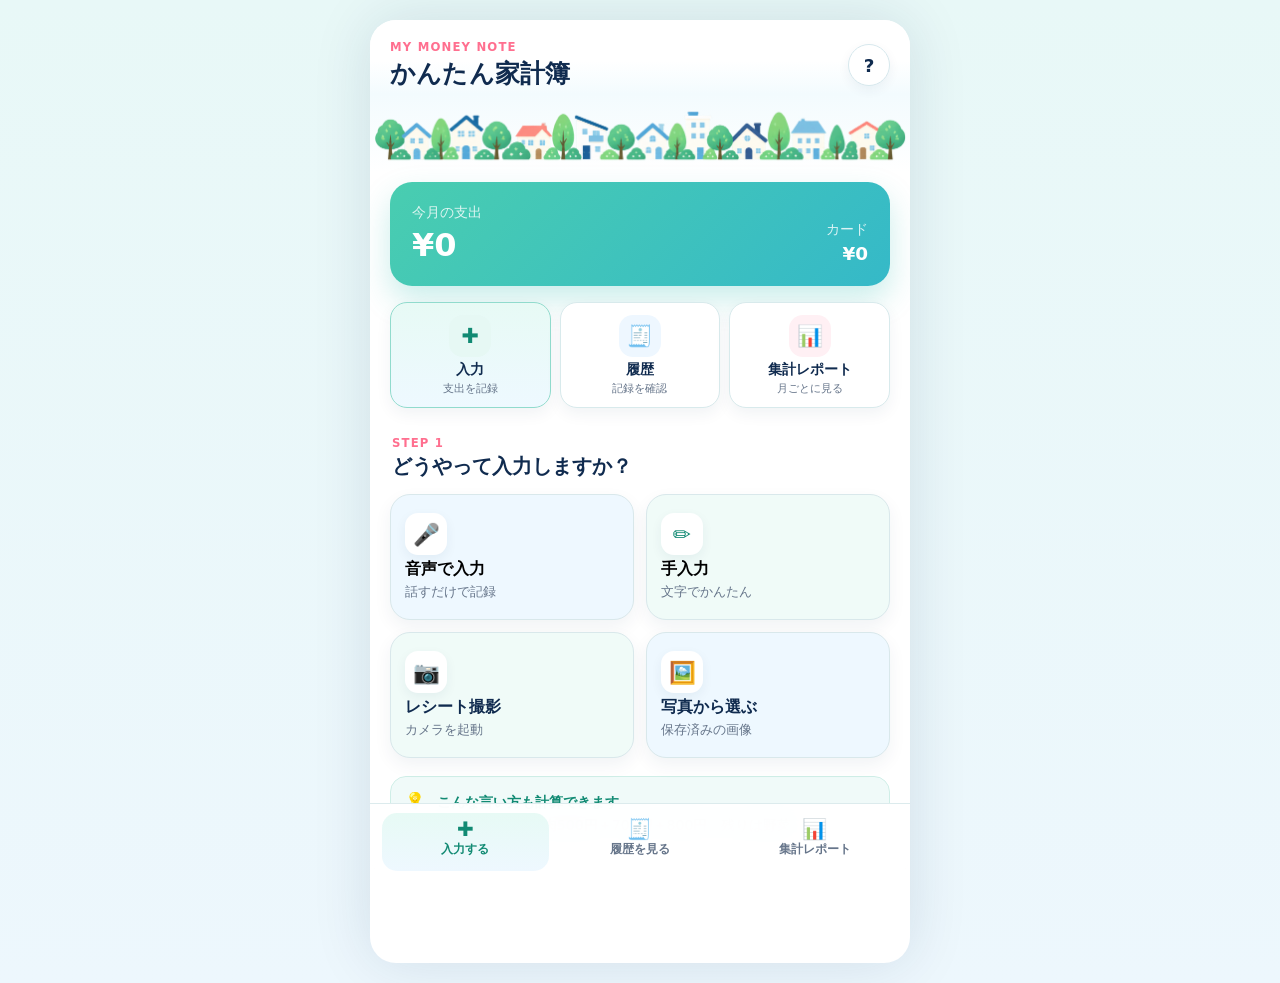
==== index.html @ 39e2c50f "読みやすい確認画面の新版を読み込む" ====
<!doctype html>
<html lang="ja">
<head>
<meta charset="UTF-8">
<meta name="viewport" content="width=device-width,initial-scale=1,viewport-fit=cover">
<meta name="theme-color" content="#45cdb0">
<meta name="description" content="音声・手入力・レシート写真から、かんたんに記録できる家計簿">
<title>かんたん家計簿</title>
<link rel="icon" type="image/svg+xml" href="data:image/svg+xml,%3Csvg xmlns='http://www.w3.org/2000/svg' viewBox='0 0 64 64'%3E%3Crect width='64' height='64' rx='14' fill='%23155eef'/%3E%3Cpath d='M17 18h30v30H17z' fill='white'/%3E%3Cpath d='M22 27h20M22 34h9M35 34h7M22 41h12' stroke='%23155eef' stroke-width='4' stroke-linecap='round'/%3E%3C/svg%3E">
<link rel="stylesheet" href="./styles.css?v=20261008-3">
<link rel="manifest" href="./manifest.webmanifest">
<link rel="apple-touch-icon" href="./app-icon.png">
</head>
<body>
<div class="app-shell">
<header class="topbar">
<div>
<p class="eyebrow">MY MONEY NOTE</p>
<h1>かんたん家計簿</h1>
</div>
<button class="icon-button" id="helpBtn" aria-label="使い方">?</button>
</header>
<div class="town-scene" aria-hidden="true">
<img src="./town-banner.png" alt="">
</div>
<main>
<section class="view active" id="inputView" aria-labelledby="inputTab">
<div class="month-card">
<div>
<span>今月の支出</span>
<strong id="monthTotal">¥0</strong>
</div>
<div class="card-total">
<span>カード</span>
<strong id="monthCardTotal">¥0</strong>
</div>
</div>
<div class="home-menu" aria-label="ホームメニュー">
<button class="home-menu-button active" type="button" data-view="inputView"><span class="home-menu-icon">✚</span><strong>入力</strong><small>支出を記録</small></button>
<button class="home-menu-button" type="button" data-view="historyView"><span class="home-menu-icon">🧾</span><strong>履歴</strong><small>記録を確認</small></button>
<button class="home-menu-button" type="button" data-view="summaryView"><span class="home-menu-icon">📊</span><strong>集計レポート</strong><small>月ごとに見る</small></button>
</div>
<div class="section-heading">
<div>
<p class="step-label">STEP 1</p>
<h2>どうやって入力しますか？</h2>
</div>
</div>
<div class="entry-grid">
<button class="entry-button" id="voiceBtn">
<span class="entry-icon">🎤</span>
<span>
<strong>音声で入力</strong>
<small>話すだけで記録</small>
</span>
</button>
<button class="entry-button" id="manualBtn">
<span class="entry-icon orange">✏️</span>
<span>
<strong>手入力</strong>
<small>文字でかんたん</small>
</span>
</button>
<label class="entry-button" for="cameraInput">
<span class="entry-icon green">📷</span>
<span>
<strong>レシート撮影</strong>
<small>カメラを起動</small>
</span>
</label>
<label class="entry-button" for="photoInput">
<span class="entry-icon purple">🖼️</span>
<span>
<strong>写真から選ぶ</strong>
<small>保存済みの画像</small>
</span>
</label>
<input class="visually-hidden" id="cameraInput" type="file" accept="image/*" capture="environment">
<input class="visually-hidden" id="photoInput" type="file" accept="image/*">
</div>
<article class="tip-card">
<span>💡</span>
<p>
<strong>こんな言い方も計算できます</strong>「合計3500円、肉500円＋700円＋800円、残りは野菜」</p>
</article>
</section>
<section class="view" id="historyView">
<div class="section-heading">
<div>
<p class="step-label">RECORDS</p>
<h2>履歴</h2>
</div>
<button class="text-button" id="deleteAllBtn">すべて削除</button>
</div>
<div class="filter-row">
<label>
<span>表示する月</span>
<input type="month" id="historyMonth">
</label>
</div>
<div class="backup-actions" aria-label="バックアップ">
<button type="button" class="backup-button" id="exportExcelBtn"><span>📗</span><strong>Excelで保存</strong><small>選択中の月を見やすい表に</small></button>
<button type="button" class="backup-button" id="exportCsvBtn"><span>⬇️</span><strong>CSVを書き出す</strong><small>復元用の軽いバックアップ</small></button>
<label class="backup-button" for="importCsvInput"><span>⬆️</span><strong>CSVを読み込む</strong><small>以前の記録を復元</small></label>
<input class="visually-hidden" type="file" id="importCsvInput" accept=".csv,text/csv">
</div>
<div id="historyList" class="history-list">
</div>
</section>
<section class="view" id="summaryView">
<div class="section-heading">
<div>
<p class="step-label">SUMMARY</p>
<h2>集計</h2>
</div>
</div>
<div class="filter-row">
<label>
<span>集計する月</span>
<input type="month" id="summaryMonth">
</label>
</div>
<div class="summary-hero">
<span>合計</span>
<strong id="summaryTotal">¥0</strong>
<div class="payment-split">
<span>現金 <b id="cashTotal">¥0</b>
</span>
<span>カード <b id="cardTotal">¥0</b>
</span>
<span>バーコード <b id="barcodeTotal">¥0</b>
</span>
</div>
</div>
<section class="comparison-card" aria-labelledby="comparisonTitle">
<div class="comparison-heading"><h3 id="comparisonTitle">直近6か月の比較</h3><span>月別合計</span></div>
<div id="monthChart" class="month-chart"></div>
</section>
<div id="categorySummary" class="category-summary">
</div>
</section>
</main>
<nav class="bottom-nav" aria-label="主なメニュー">
<button class="nav-item active" data-view="inputView"><span>✚</span>入力する</button>
<button class="nav-item" data-view="historyView"><span>🧾</span>履歴を見る</button>
<button class="nav-item" data-view="summaryView"><span>📊</span>集計レポート</button>
</nav>
</div>
<dialog id="entryDialog" class="sheet-dialog">
<form method="dialog" class="sheet">
<div class="sheet-handle">
</div>
<div class="sheet-header">
<div>
<p class="step-label" id="dialogStep">STEP 1</p>
<h2 id="dialogTitle">支出を入力</h2>
</div>
<button class="icon-button" value="cancel" aria-label="閉じる">×</button>
</div>
<div id="capturePanel">
<div class="listening" id="listeningState" hidden>
<span class="pulse">🎤</span>
<strong>聞いています…</strong>
<small>最初に日付を一度だけ。停止するまで同じ日付です</small>
</div>
<div id="receiptPreview" class="receipt-preview" hidden>
<img id="receiptImage" alt="選択したレシート">
<p id="ocrStatus">
</p>
</div>
<label class="input-label" for="rawInput">内容を入力</label>
<textarea id="rawInput" rows="5" placeholder="例：10月8日、じゃがいも350円、豚肉550円、鮭380円">
</textarea>
<p class="field-help">音声例：「10月8日」のあと「じゃがいも350円」「豚肉550円」「鮭380円」と続けて話せます。</p>
<div class="dialog-actions">
<button type="button" class="secondary-button" id="stopVoiceBtn" hidden>音声を停止</button>
<button type="button" class="primary-button" id="parseBtn">内容を確認する</button>
</div>
</div>
<div id="reviewPanel" hidden>
<div class="review-meta">
<label>
<span>日付（空欄でも保存できます）</span>
<input type="date" id="expenseDate">
</label>
<fieldset>
<legend>支払い方法</legend>
<div class="segmented">
<label>
<input type="radio" name="payment" value="cash" checked>
<span>現金</span>
</label>
<label>
<input type="radio" name="payment" value="card">
<span>カード</span>
</label>
<label>
<input type="radio" name="payment" value="barcode">
<span>バーコード</span>
</label>
</div>
</fieldset>
</div>
<div class="review-title">
<h3>内訳</h3>
<button type="button" class="text-button" id="addItemBtn">＋ 品目を追加</button>
</div>
<div id="itemList" class="item-list">
</div>
<div class="review-total">
<span>合計</span>
<strong id="reviewTotal">¥0</strong>
</div>
<label class="input-label" for="memoInput">メモ（任意）</label>
<input type="text" id="memoInput" placeholder="例：スーパーでまとめ買い">
<p class="save-note">この端末内に保存します。API料金はかかりません。</p>
<div class="dialog-actions sticky-actions">
<button type="button" class="secondary-button" id="backBtn">入力に戻る</button>
<button type="button" class="primary-button" id="saveBtn">この内容で保存</button>
</div>
</div>
</form>
</dialog>
<dialog id="helpDialog" class="message-dialog">
<form method="dialog">
<h2>使い方</h2>
<ol>
<li>入力方法を選びます</li>
<li>読み取り結果を確認・修正します</li>
<li>支払い方法を選んで保存します</li>
<li>「履歴」からいつでも編集できます</li>
</ol>
<p>音声・画像の文字認識は、お使いのブラウザが対応している場合に端末側の機能を使います。</p>
<h3>スマホに追加する</h3>
<p>iPhoneは共有ボタンから「ホーム画面に追加」、Androidはブラウザのメニューから「アプリをインストール」を選びます。</p>
<button type="button" class="secondary-button install-button" id="installAppBtn" hidden>ホーム画面に追加</button>
<button class="primary-button" value="close">わかりました</button>
</form>
</dialog>
<div class="toast" id="toast" role="status">
</div>
<script src="./app.js?v=20261008-3">
</script>
</body>
</html>
---- styles.css ----
:root{--blue:#155eef;--ink:#162033;--muted:#657086;--line:#dfe4ec;--soft:#f4f7fb;--white:#fff;font-family:"Hiragino Sans","Yu Gothic UI",system-ui,sans-serif;color:var(--ink);background:#e9eef6;font-size:16px}
*{box-sizing:border-box}
body{margin:0;min-height:100vh}
.app-shell{width:min(100%,540px);min-height:100vh;margin:auto;background:#fbfcfe;position:relative;padding-bottom:92px;box-shadow:0 0 60px #19284b1f}
button,input,textarea,select{font:inherit}
button,label{touch-action:manipulation}
.topbar{padding:20px 20px 14px;display:flex;justify-content:space-between;align-items:center}
.eyebrow,.step-label{margin:0 0 3px;color:var(--blue);font-weight:800;letter-spacing:.1em;font-size:.73rem}
.topbar h1,.section-heading h2,.sheet-header h2{margin:0}
.topbar h1{font-size:1.35rem}
.icon-button{border:1px solid var(--line);background:#fff;border-radius:50%;width:42px;height:42px;color:var(--ink);font-weight:800;font-size:1.15rem}
.view{display:none;padding:4px 20px 20px}
.view.active{display:block}
.month-card{background:linear-gradient(135deg,#0d47bd,#2376ff);border-radius:22px;padding:22px;color:#fff;display:flex;justify-content:space-between;align-items:end;box-shadow:0 14px 30px #155eef47}
.month-card span,.summary-hero>span{display:block;font-size:.85rem;opacity:.82}
.month-card strong{display:block;font-size:2rem;margin-top:4px}
.month-card .card-total{text-align:right}
.month-card .card-total strong{font-size:1.15rem}
.section-heading{display:flex;align-items:end;justify-content:space-between;margin:28px 2px 14px}
.section-heading h2{font-size:1.25rem}
.entry-grid{display:grid;grid-template-columns:1fr 1fr;gap:12px}
.entry-button{min-height:126px;border:1px solid var(--line);border-radius:20px;background:#fff;padding:18px 14px;display:flex;flex-direction:column;align-items:flex-start;justify-content:space-between;text-align:left;cursor:pointer;box-shadow:0 6px 16px #2334500d}
.entry-button:active{transform:scale(.98)}
.entry-icon{display:grid;place-items:center;width:42px;height:42px;border-radius:13px;font-size:1.35rem;background:#edf3ff}
.entry-icon.orange{background:#fff4dc}
.entry-icon.green{background:#e9f9f3}
.entry-icon.purple{background:#f1ebff}
.entry-button strong,.entry-button small{display:block}
.entry-button small{color:var(--muted);margin-top:3px}
.tip-card{display:flex;gap:12px;background:#edf4ff;border:1px solid #d4e4ff;border-radius:16px;padding:14px;margin-top:18px}
.tip-card p{margin:0;font-size:.88rem;line-height:1.6}
.tip-card strong{display:block;color:#0b3ea8}
.bottom-nav{position:fixed;z-index:20;bottom:0;left:50%;transform:translateX(-50%);width:min(100%,540px);padding:9px 22px calc(9px + env(safe-area-inset-bottom));display:grid;grid-template-columns:repeat(3,1fr);background:#fffffff5;border-top:1px solid var(--line);backdrop-filter:blur(16px)}
.nav-item{border:0;background:transparent;color:var(--muted);display:flex;flex-direction:column;gap:2px;align-items:center;font-weight:700;font-size:.75rem}
.nav-item span{font-size:1.4rem;line-height:1}
.nav-item.active{color:var(--blue)}
.sheet-dialog{width:min(100%,540px);height:92vh;max-height:92vh;margin:auto auto 0;border:0;border-radius:26px 26px 0 0;padding:0;background:#fff;color:var(--ink)}
.sheet-dialog::backdrop,.message-dialog::backdrop{background:#0911207a;backdrop-filter:blur(3px)}
.sheet{height:100%;overflow:auto;padding:8px 20px 28px}
.sheet-handle{width:44px;height:5px;border-radius:3px;background:#d6dbe4;margin:2px auto 18px}
.sheet-header{display:flex;justify-content:space-between;align-items:start;margin-bottom:20px}
.input-label,.review-meta label>span,.filter-row label>span{font-weight:750;display:block;margin-bottom:8px}
.sheet textarea,.sheet input[type=text],.review-meta input,.filter-row input{width:100%;border:1.5px solid var(--line);border-radius:13px;padding:13px;background:#fff;color:var(--ink)}
.sheet textarea:focus,.sheet input:focus,.item-row input:focus,.item-row select:focus{outline:3px solid #155eef24;border-color:var(--blue)}
.field-help,.save-note{color:var(--muted);font-size:.8rem;line-height:1.5}
.dialog-actions{display:flex;gap:10px;margin-top:20px}
.primary-button,.secondary-button{border:0;border-radius:14px;padding:14px 18px;font-weight:800;min-height:50px}
.primary-button{background:var(--blue);color:#fff;flex:1}
.secondary-button{background:#edf1f7;color:var(--ink)}
.listening{padding:25px;background:#edf4ff;border-radius:18px;text-align:center;margin-bottom:18px}
.listening>*{display:block;margin:auto}
.listening strong{margin-top:10px}
.listening small{color:var(--muted);margin-top:4px}
.pulse{font-size:2rem;animation:pulse 1.4s infinite}
@keyframes pulse{50%{transform:scale(1.18)}
}
.receipt-preview{border:1px solid var(--line);border-radius:16px;padding:10px;margin-bottom:18px;background:var(--soft)}
.receipt-preview img{display:block;width:100%;height:180px;object-fit:contain;border-radius:10px;background:#dde3ec}
.receipt-preview p{margin:9px 4px 2px;color:var(--muted);font-size:.82rem}
.review-meta{display:grid;gap:16px}
.review-meta fieldset{border:0;padding:0;margin:0}
.review-meta legend{font-weight:750;margin-bottom:8px}
.segmented{display:grid;grid-template-columns:repeat(3,1fr);background:#eef2f7;border-radius:13px;padding:4px}
.segmented input{position:absolute;opacity:0}
.segmented span{display:block;padding:10px;text-align:center;border-radius:10px;font-weight:750}
.segmented input:checked+span{background:#fff;color:var(--blue);box-shadow:0 2px 8px #1428461a}
.review-title{display:flex;justify-content:space-between;align-items:center;margin:24px 0 10px}
.review-title h3{margin:0}
.text-button{border:0;background:transparent;color:var(--blue);font-weight:750;padding:8px}
.item-list,.history-list,.category-summary{display:grid;gap:10px}
.item-row,.history-card,.category-card{border:1px solid var(--line);border-radius:15px;padding:12px;background:#fff}
.item-top{display:grid;grid-template-columns:1fr 110px 36px;gap:8px}
.item-row input,.item-row select{min-width:0;width:100%;border:1px solid var(--line);border-radius:10px;padding:10px;background:#fff}
.item-category{display:grid;grid-template-columns:1fr 1fr;gap:8px;margin-top:8px}
.remove-item{border:0;background:#fff1f2;color:#c52235;border-radius:10px;font-weight:800}
.review-total{display:flex;justify-content:space-between;align-items:center;padding:18px 2px;margin:12px 0;border-top:2px solid var(--ink)}
.review-total strong{font-size:1.6rem}
.sticky-actions{position:sticky;bottom:-28px;background:#fff;padding:12px 0 20px}
.message-dialog{border:0;border-radius:22px;width:min(calc(100% - 32px),430px);padding:24px;color:var(--ink)}
.message-dialog p{color:var(--muted);line-height:1.6}
.filter-row{margin:12px 0 18px}
.filter-row input{max-width:210px}
.empty-state{padding:40px 20px;text-align:center;background:var(--soft);border-radius:18px;color:var(--muted)}
.empty-state span{display:block;font-size:2rem;margin-bottom:10px}
.history-card header,.category-card header{display:flex;justify-content:space-between;align-items:start}
.history-card h3{margin:0;font-size:1rem}
.amount{font-weight:850;font-size:1.1rem}
.meta{color:var(--muted);font-size:.78rem;margin:4px 0 10px}
.chips{display:flex;gap:6px;flex-wrap:wrap}
.chip{background:var(--soft);border-radius:999px;padding:5px 8px;font-size:.74rem}
.history-actions{display:flex;justify-content:flex-end;margin-top:10px}
.history-actions button{border:0;background:transparent;color:var(--blue);font-weight:750;padding:8px}
.history-actions .delete{color:#c52235}
.summary-hero{background:#15233e;color:#fff;border-radius:22px;padding:24px;box-shadow:0 14px 40px #1b2c501f}
.summary-hero>strong{font-size:2.2rem;display:block;margin:4px 0 18px}
.payment-split{display:grid;grid-template-columns:repeat(3,1fr);gap:8px}
.payment-split span{background:#ffffff1a;padding:10px;border-radius:10px;font-size:.8rem}
.payment-split b{display:block;font-size:1rem;margin-top:3px}
.category-summary{margin-top:14px}
.category-card header{font-weight:800}
.bar{height:8px;background:#edf1f6;border-radius:6px;margin:10px 0;overflow:hidden}
.bar i{display:block;height:100%;background:var(--blue);border-radius:6px}
.category-card ul{list-style:none;margin:0;padding:0;color:var(--muted);font-size:.82rem}
.category-card li{display:flex;justify-content:space-between;padding-top:5px}
.toast{position:fixed;z-index:60;left:50%;bottom:100px;transform:translate(-50%,20px);background:#101828;color:#fff;border-radius:12px;padding:12px 18px;opacity:0;pointer-events:none;transition:.25s;white-space:nowrap}
.toast.show{opacity:1;transform:translate(-50%,0)}
.visually-hidden{position:absolute!important;width:1px;height:1px;overflow:hidden;clip:rect(0,0,0,0)}
@media(min-width:700px){body{padding:20px 0}
.app-shell{min-height:calc(100vh - 40px);border-radius:26px;overflow:hidden}
.bottom-nav{bottom:20px;border-radius:0 0 26px 26px}
.sheet-dialog{border-radius:26px;height:min(760px,90vh);margin:auto}
}

/* Mint and sky redesign */
:root{--blue:#179bb6;--blue-dark:#12627b;--mint:#45cdb0;--mint-dark:#118a73;--sky:#72bff2;--pink:#ff6f8f;--ink:#102b4f;--muted:#66758a;--line:#dbe8ec;--soft:#f0faf9;background:#eaf8f7}
body{background:linear-gradient(180deg,#e8f8f7 0%,#edf7fd 100%)}
.app-shell{background:#fff;box-shadow:0 0 60px rgba(16,43,79,.12)}
.topbar{padding-bottom:4px;background:linear-gradient(180deg,#fff 55%,#f3fbfe 100%)}
.topbar h1{font-size:1.55rem;letter-spacing:.01em;color:var(--ink)}
.eyebrow,.step-label{color:var(--pink)}
.icon-button{border-color:#d7e8ed;color:var(--ink);box-shadow:0 4px 12px rgba(16,43,79,.06)}
.town-scene{height:78px;overflow:hidden;background:linear-gradient(180deg,#f3fbfe 0%,#fff 100%);display:flex;align-items:flex-end}
.town-scene img{display:block;width:100%;height:76px;object-fit:cover;object-position:center bottom}
.view{padding-top:10px}
.month-card{background:linear-gradient(135deg,#49cdb0 0%,#35b9c8 100%);box-shadow:0 14px 30px rgba(42,186,174,.25)}
.entry-button{border-color:#d9e8eb;box-shadow:0 7px 18px rgba(16,43,79,.06)}
.entry-button:nth-child(1),.entry-button:nth-child(4){background:#eef8ff}
.entry-button:nth-child(2),.entry-button:nth-child(3){background:#f0fbf8}
.entry-icon,.entry-icon.orange,.entry-icon.green,.entry-icon.purple{background:#fff;color:var(--mint-dark);box-shadow:0 4px 12px rgba(16,43,79,.06)}
.tip-card{background:#f0faf9;border-color:#cfeee7}
.tip-card strong{color:var(--mint-dark)}
.nav-item.active{color:var(--pink)}
.bottom-nav{border-color:#dcebed}
.primary-button{background:linear-gradient(135deg,var(--mint-dark),#159db0)}
.secondary-button{background:#edf7fb}
.summary-hero{background:linear-gradient(135deg,#38bea4,#4caed9)}
.bar i{background:linear-gradient(90deg,var(--mint),var(--sky))}
.segmented input:checked+span{color:var(--mint-dark);box-shadow:0 2px 8px rgba(16,43,79,.11)}
.text-button{color:var(--blue-dark)}
.receipt-preview{background:#f2fbfa}
.toast{background:var(--ink)}
.backup-actions{display:grid;grid-template-columns:1fr 1fr;gap:10px;margin:14px 0 18px}
.backup-button{border:1px solid var(--line);border-radius:15px;background:#fff;padding:13px;text-align:left;color:var(--ink);cursor:pointer}
.backup-button span,.backup-button strong,.backup-button small{display:block}
.backup-button span{font-size:1.2rem;margin-bottom:6px}
.backup-button strong{font-size:.9rem}
.backup-button small{color:var(--muted);font-size:.72rem;line-height:1.4;margin-top:3px}
.comparison-card{margin:14px 0;border:1px solid var(--line);border-radius:18px;padding:16px;background:#fff}
.comparison-heading{display:flex;align-items:end;justify-content:space-between;margin-bottom:14px}
.comparison-heading h3{margin:0;font-size:1rem}
.comparison-heading span{color:var(--muted);font-size:.75rem}
.month-chart{height:170px;display:grid;grid-template-columns:repeat(6,1fr);gap:8px;align-items:end}
.month-column{height:100%;display:flex;flex-direction:column;justify-content:flex-end;align-items:center;gap:5px;min-width:0}
.month-column .chart-value{font-size:.64rem;color:var(--muted);white-space:nowrap}
.month-column .chart-bar{width:min(34px,70%);min-height:4px;border-radius:8px 8px 3px 3px;background:linear-gradient(180deg,var(--sky),var(--mint))}
.month-column.current .chart-bar{background:linear-gradient(180deg,var(--pink),var(--mint))}
.month-column .chart-label{font-size:.72rem;font-weight:700;color:var(--ink)}
.install-button{width:100%;margin:0 0 10px}



/* かんたん手入力：選択ボタンと電卓 */
.manual-step{display:flex;align-items:center;gap:9px;margin:22px 0 10px;color:var(--ink)}
.manual-step:first-child{margin-top:2px}
.manual-step span{display:grid;place-items:center;width:27px;height:27px;border-radius:50%;background:var(--mint);color:#fff;font-weight:900;font-size:.82rem}
.choice-grid{display:flex;flex-wrap:wrap;gap:8px}
.choice-grid button{border:1.5px solid var(--line);background:#fff;color:var(--ink);border-radius:999px;padding:10px 13px;font-weight:750;min-height:44px}
.main-choices button{border-radius:12px;background:#f4fbfc}
.choice-grid button.selected{border-color:var(--mint-dark);background:#dcf8f1;color:#096451;box-shadow:0 0 0 2px rgba(69,205,176,.12)}
.custom-sub-row{display:grid;grid-template-columns:1fr auto;gap:8px;margin-top:12px}
.custom-sub-row input{min-width:0;border:1.5px solid var(--line);border-radius:12px;padding:12px}
.custom-sub-row button{border:0;border-radius:12px;padding:0 16px;background:#e7f6fa;color:var(--blue-dark);font-weight:800}
.calculator-display{background:linear-gradient(135deg,#eefaf8,#eef8ff);border:1px solid #d2e9ea;border-radius:17px;padding:15px;text-align:right;margin-bottom:10px}
.calculator-display small{display:block;text-align:left;color:var(--mint-dark);font-weight:800}
.calculator-display strong{display:block;min-height:35px;font-size:1.45rem;word-break:break-all;margin:5px 0}
.calculator-display span{display:block;color:var(--muted);font-weight:750}
.calc-keys{display:grid;grid-template-columns:repeat(4,1fr);gap:8px}
.calc-keys button{border:0;border-radius:13px;min-height:52px;background:#f3f6f8;color:var(--ink);font-size:1.08rem;font-weight:850;box-shadow:0 2px 6px rgba(16,43,79,.05)}
.calc-keys button:active{transform:scale(.96)}
.calc-keys .operator{background:#e2f7f2;color:var(--mint-dark)}
.calc-keys .clear-key{background:#fff0f3;color:#bd3556}
.calc-keys .equal-key{grid-column:1/-1;background:linear-gradient(135deg,var(--mint-dark),#159db0);color:#fff}
.add-calculated-button{width:100%;margin-top:10px;border:2px solid var(--mint-dark);background:#fff;color:var(--mint-dark);border-radius:14px;min-height:50px;font-weight:850}
.manual-added-list{display:grid;gap:8px;margin-top:16px}
.manual-added-item{display:flex;align-items:center;justify-content:space-between;border:1px solid var(--line);background:#fff;border-radius:13px;padding:11px 12px}
.manual-added-item span,.manual-added-item small{display:block}
.manual-added-item small{color:var(--muted);margin-top:3px}
.manual-added-item button{border:0;border-radius:9px;background:#fff0f3;color:#bd3556;width:36px;height:36px;font-weight:900}
.manual-total{margin-bottom:0}
@media(max-width:370px){.choice-grid button{padding:9px 10px;font-size:.9rem}.calc-keys button{min-height:48px}}


/* ホームメニューと分類イラスト */
.home-menu{display:grid;grid-template-columns:repeat(3,1fr);gap:9px;margin:16px 0 4px}
.home-menu-button{min-width:0;border:1px solid #d8eaec;border-radius:17px;background:#fff;padding:12px 6px 11px;color:var(--ink);display:flex;flex-direction:column;align-items:center;gap:3px;box-shadow:0 6px 16px rgba(16,43,79,.06)}
.home-menu-button.active{background:linear-gradient(180deg,#e7faf5,#eef9ff);border-color:#91dbcd}
.home-menu-icon{display:grid;place-items:center;width:42px;height:42px;border-radius:14px;background:#e6f8f4;font-size:1.3rem;color:var(--mint-dark)}
.home-menu-button:nth-child(2) .home-menu-icon{background:#eef7ff}
.home-menu-button:nth-child(3) .home-menu-icon{background:#fff0f4}
.home-menu-button strong{font-size:.88rem;white-space:nowrap}
.home-menu-button small{font-size:.66rem;color:var(--muted);white-space:nowrap}
.category-illustration{display:grid;place-items:center;width:44px;height:44px;border-radius:14px;background:linear-gradient(145deg,#e6faf4,#eef8ff);font-size:1.45rem;border:1px solid #d6eeea;box-shadow:0 3px 8px rgba(16,43,79,.06)}
.category-illustration.small{width:34px;height:34px;border-radius:11px;font-size:1.15rem;box-shadow:none}
.item-top{grid-template-columns:44px minmax(0,1fr) 100px 36px;align-items:center}
.item-category{margin-left:52px}
.category-heading{display:flex;align-items:center;gap:9px;font-weight:850}
.category-card li .sub-label{display:flex;align-items:center;gap:7px}
.mini-icon{display:inline-grid;place-items:center;width:26px;height:26px;border-radius:8px;background:#eef9f7;font-size:1rem}
.chip{display:inline-flex;align-items:center;gap:5px}
.chip b{font-size:1rem}
.bottom-nav{gap:8px;padding-left:12px;padding-right:12px}
.nav-item{min-height:58px;border-radius:15px;padding:6px 3px}
.nav-item.active{background:linear-gradient(180deg,#e7faf5,#eef8ff);color:var(--mint-dark)}
.nav-item span{font-size:1.25rem}
@media(max-width:370px){
  .home-menu{gap:6px}
  .home-menu-button{padding-left:3px;padding-right:3px}
  .home-menu-button strong{font-size:.78rem}
  .home-menu-button small{font-size:.6rem}
  .item-top{grid-template-columns:40px minmax(0,1fr) 84px 34px;gap:6px}
  .category-illustration{width:40px;height:40px}
  .item-category{margin-left:46px}
}
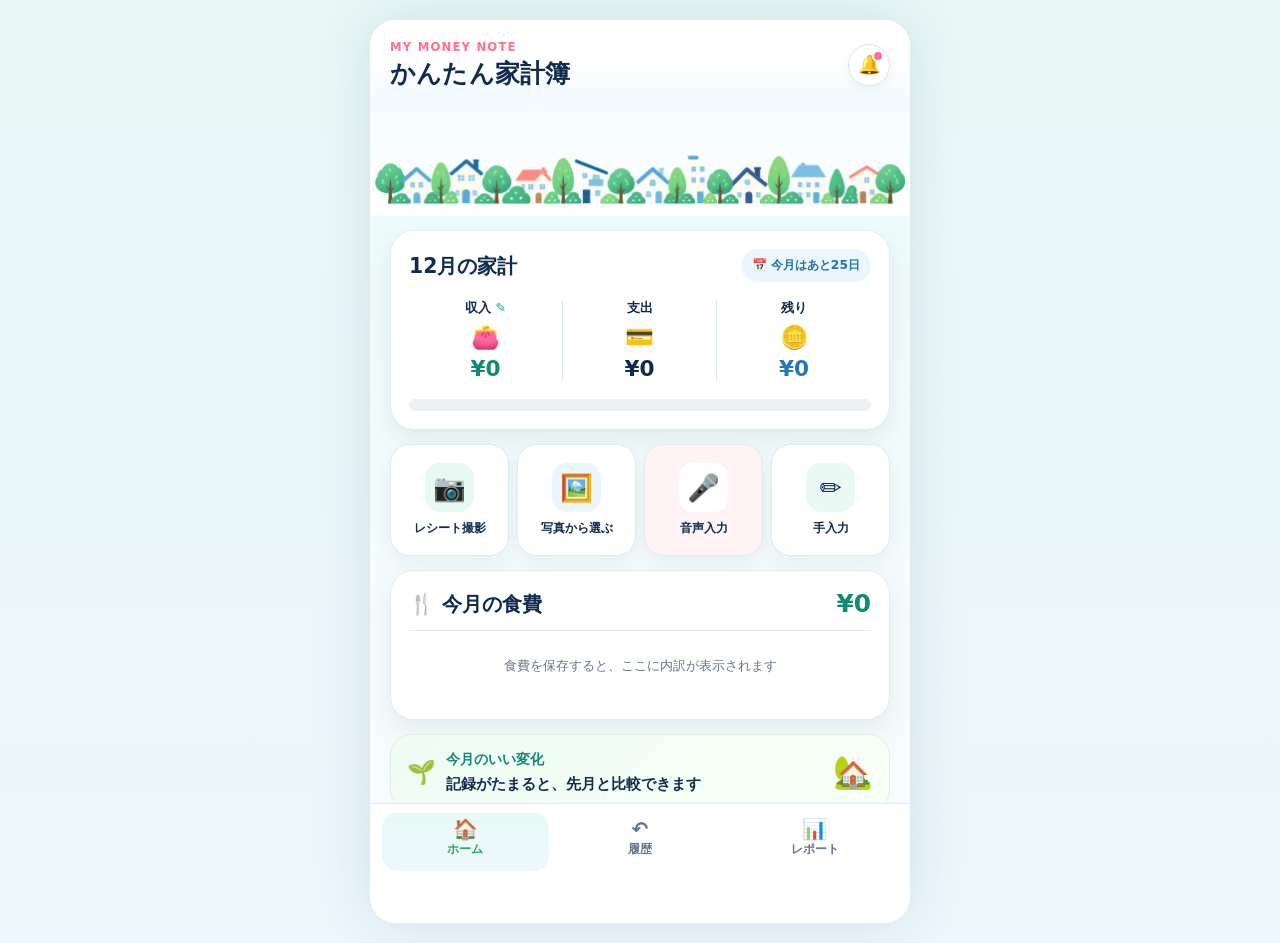
==== commit e243479b: "新しいホーム画面と入力画面を追加 Updated the HTML structure and content for the budgeting app, including changes to " ====
--- a/index.html
+++ b/index.html
@@ -7,7 +7,7 @@
 <meta name="description" content="音声・手入力・レシート写真から、かんたんに記録できる家計簿">
 <title>かんたん家計簿</title>
 <link rel="icon" type="image/svg+xml" href="data:image/svg+xml,%3Csvg xmlns='http://www.w3.org/2000/svg' viewBox='0 0 64 64'%3E%3Crect width='64' height='64' rx='14' fill='%23155eef'/%3E%3Cpath d='M17 18h30v30H17z' fill='white'/%3E%3Cpath d='M22 27h20M22 34h9M35 34h7M22 41h12' stroke='%23155eef' stroke-width='4' stroke-linecap='round'/%3E%3C/svg%3E">
-<link rel="stylesheet" href="./styles.css?v=20261008-3">
+<link rel="stylesheet" href="./styles.css?v=20261009-7">
 <link rel="manifest" href="./manifest.webmanifest">
 <link rel="apple-touch-icon" href="./app-icon.png">
 </head>
@@ -18,71 +18,35 @@
 <p class="eyebrow">MY MONEY NOTE</p>
 <h1>かんたん家計簿</h1>
 </div>
-<button class="icon-button" id="helpBtn" aria-label="使い方">?</button>
+<button class="icon-button notification-button" id="helpBtn" aria-label="使い方">🔔</button>
 </header>
 <div class="town-scene" aria-hidden="true">
 <img src="./town-banner.png" alt="">
 </div>
 <main>
 <section class="view active" id="inputView" aria-labelledby="inputTab">
-<div class="month-card">
-<div>
-<span>今月の支出</span>
-<strong id="monthTotal">¥0</strong>
-</div>
-<div class="card-total">
-<span>カード</span>
-<strong id="monthCardTotal">¥0</strong>
-</div>
-</div>
-<div class="home-menu" aria-label="ホームメニュー">
-<button class="home-menu-button active" type="button" data-view="inputView"><span class="home-menu-icon">✚</span><strong>入力</strong><small>支出を記録</small></button>
-<button class="home-menu-button" type="button" data-view="historyView"><span class="home-menu-icon">🧾</span><strong>履歴</strong><small>記録を確認</small></button>
-<button class="home-menu-button" type="button" data-view="summaryView"><span class="home-menu-icon">📊</span><strong>集計レポート</strong><small>月ごとに見る</small></button>
-</div>
-<div class="section-heading">
-<div>
-<p class="step-label">STEP 1</p>
-<h2>どうやって入力しますか？</h2>
-</div>
-</div>
-<div class="entry-grid">
-<button class="entry-button" id="voiceBtn">
-<span class="entry-icon">🎤</span>
-<span>
-<strong>音声で入力</strong>
-<small>話すだけで記録</small>
-</span>
-</button>
-<button class="entry-button" id="manualBtn">
-<span class="entry-icon orange">✏️</span>
-<span>
-<strong>手入力</strong>
-<small>文字でかんたん</small>
-</span>
-</button>
-<label class="entry-button" for="cameraInput">
-<span class="entry-icon green">📷</span>
-<span>
-<strong>レシート撮影</strong>
-<small>カメラを起動</small>
-</span>
-</label>
-<label class="entry-button" for="photoInput">
-<span class="entry-icon purple">🖼️</span>
-<span>
-<strong>写真から選ぶ</strong>
-<small>保存済みの画像</small>
-</span>
-</label>
+<section class="home-summary-card" aria-labelledby="homeMonthTitle">
+<header><h2 id="homeMonthTitle">今月の家計</h2><span class="days-left">📅 <b id="daysLeft">今月はあと0日</b></span></header>
+<div class="home-stats">
+<button type="button" class="home-stat income-stat" id="incomeEditBtn"><span>収入 <small>✎</small></span><i aria-hidden="true">👛</i><strong id="monthIncome">¥0</strong></button>
+<div class="home-stat"><span>支出</span><i aria-hidden="true">💳</i><strong id="monthTotal">¥0</strong></div>
+<div class="home-stat remaining-stat"><span>残り</span><i aria-hidden="true">🪙</i><strong id="monthRemaining">¥0</strong></div>
+</div>
+<div class="budget-progress" aria-label="収入に対する支出の割合"><i id="budgetProgress"></i></div>
+</section>
+<div class="home-input-grid" aria-label="入力方法">
+<label class="home-entry-button camera" for="cameraInput"><span>📷</span><strong>レシート撮影</strong></label>
+<label class="home-entry-button photo" for="photoInput"><span>🖼️</span><strong>写真から選ぶ</strong></label>
+<button class="home-entry-button voice" id="voiceBtn"><span>🎤</span><strong>音声入力</strong></button>
+<button class="home-entry-button manual" id="manualBtn"><span>✏️</span><strong>手入力</strong></button>
 <input class="visually-hidden" id="cameraInput" type="file" accept="image/*" capture="environment">
 <input class="visually-hidden" id="photoInput" type="file" accept="image/*">
 </div>
-<article class="tip-card">
-<span>💡</span>
-<p>
-<strong>こんな言い方も計算できます</strong>「合計3500円、肉500円＋700円＋800円、残りは野菜」</p>
-</article>
+<section class="home-food-card" aria-labelledby="homeFoodTitle">
+<header><h2 id="homeFoodTitle">🍴 今月の食費</h2><strong id="homeFoodTotal">¥0</strong></header>
+<div id="homeFoodList" class="home-food-list"></div>
+</section>
+<article class="home-insight-card"><span aria-hidden="true">🌱</span><div><strong>今月のいい変化</strong><p id="homeInsight">記録がたまると、先月と比較できます</p></div><span class="insight-house" aria-hidden="true">🏡</span></article>
 </section>
 <section class="view" id="historyView">
 <div class="section-heading">
@@ -141,9 +105,9 @@
 </section>
 </main>
 <nav class="bottom-nav" aria-label="主なメニュー">
-<button class="nav-item active" data-view="inputView"><span>✚</span>入力する</button>
-<button class="nav-item" data-view="historyView"><span>🧾</span>履歴を見る</button>
-<button class="nav-item" data-view="summaryView"><span>📊</span>集計レポート</button>
+<button class="nav-item active" data-view="inputView"><span>🏠</span>ホーム</button>
+<button class="nav-item" data-view="historyView"><span>↶</span>履歴</button>
+<button class="nav-item" data-view="summaryView"><span>📊</span>レポート</button>
 </nav>
 </div>
 <dialog id="entryDialog" class="sheet-dialog">
@@ -239,7 +203,7 @@
 </dialog>
 <div class="toast" id="toast" role="status">
 </div>
-<script src="./app.js?v=20261008-3">
+<script src="./app.js?v=20261009-5">
 </script>
 </body>
 </html>
--- a/styles.css
+++ b/styles.css
@@ -157,6 +157,67 @@
 .month-column .chart-label{font-size:.72rem;font-weight:700;color:var(--ink)}
 .install-button{width:100%;margin:0 0 10px}
 
+/* 完成版ホーム画面 */
+.notification-button{position:relative;font-size:1.15rem;background:#fff}
+.notification-button::after{content:"";position:absolute;right:5px;top:5px;width:8px;height:8px;border-radius:50%;background:var(--pink);border:2px solid #fff}
+.town-scene{height:122px}
+.town-scene img{height:120px}
+#inputView{background:linear-gradient(180deg,#eefbfb 0%,#f7fcfd 100%);padding-top:14px}
+.home-summary-card,.home-food-card{background:#fff;border:1px solid #e1eef0;border-radius:24px;padding:18px;box-shadow:0 10px 26px rgba(16,43,79,.08)}
+.home-summary-card>header,.home-food-card>header{display:flex;align-items:center;justify-content:space-between;gap:10px}
+.home-summary-card h2,.home-food-card h2{margin:0;color:var(--ink);font-size:1.28rem}
+.days-left{background:#eaf7ff;color:#2372a6;border-radius:999px;padding:8px 11px;font-size:.77rem;white-space:nowrap}
+.home-stats{display:grid;grid-template-columns:repeat(3,minmax(0,1fr));margin-top:18px}
+.home-stat{min-width:0;border:0;border-right:1px solid var(--line);background:transparent;color:var(--ink);padding:0 7px;text-align:center;display:flex;flex-direction:column;align-items:center}
+.home-stat:last-child{border-right:0}
+button.home-stat{cursor:pointer}
+.home-stat>span{font-size:.8rem;font-weight:800;white-space:nowrap}
+.home-stat>span small{color:var(--blue);font-size:.8rem}
+.home-stat>i{font-style:normal;font-size:1.45rem;margin:6px 0 5px}
+.home-stat>strong{display:block;max-width:100%;font-size:clamp(.96rem,4.2vw,1.35rem);white-space:nowrap;color:var(--ink)}
+.income-stat>strong{color:var(--mint-dark)}
+.remaining-stat>strong{color:#2578b4}
+.remaining-stat>strong.negative{color:#d14964}
+.budget-progress{height:12px;border-radius:999px;background:#edf1f3;margin-top:18px;overflow:hidden}
+.budget-progress i{display:block;height:100%;width:0;border-radius:inherit;background:linear-gradient(90deg,#54c997,#72d09e);transition:width .3s}
+.home-input-grid{display:grid;grid-template-columns:repeat(4,minmax(0,1fr));gap:8px;margin:14px 0}
+.home-entry-button{min-width:0;min-height:112px;border:1px solid #dfecef;border-radius:20px;background:#fff;color:var(--ink);display:flex;flex-direction:column;align-items:center;justify-content:center;gap:9px;text-align:center;padding:10px 4px;box-shadow:0 7px 18px rgba(16,43,79,.06);cursor:pointer}
+.home-entry-button:active{transform:scale(.97)}
+.home-entry-button>span{display:grid;place-items:center;width:49px;height:49px;border-radius:15px;background:#e8f8f2;font-size:1.65rem}
+.home-entry-button.photo>span{background:#eaf5ff}
+.home-entry-button.voice{background:#fff3f6}.home-entry-button.voice>span{background:#fff;color:var(--pink)}
+.home-entry-button.manual>span{background:#eaf9f3}
+.home-entry-button strong{font-size:.76rem;line-height:1.25;word-break:keep-all}
+.home-food-card{margin-top:2px}
+.home-food-card>header{padding-bottom:12px;border-bottom:1px solid var(--line)}
+.home-food-card>header>strong{color:var(--mint-dark);font-size:1.55rem;white-space:nowrap}
+.home-food-list{display:grid}
+.home-food-row{display:grid;grid-template-columns:110px 80px minmax(60px,1fr);align-items:center;gap:8px;padding:10px 0;border-bottom:1px solid #edf1f3}
+.home-food-row:last-child{border-bottom:0}
+.food-name{display:flex;align-items:center;gap:8px;font-weight:800;min-width:0}
+.food-name b{font-size:1.4rem}
+.home-food-row>strong{text-align:right;font-size:.9rem;white-space:nowrap}
+.food-bar{height:12px;border-radius:999px;background:#edf1f3;overflow:hidden}
+.food-bar i{display:block;height:100%;border-radius:inherit;background:#60cc95}
+.tone-2 .food-bar i{background:#ff89a3}.tone-3 .food-bar i{background:#73bce9}.tone-4 .food-bar i{background:#f7bf51}
+.home-food-empty{padding:24px 6px;text-align:center;color:var(--muted);font-size:.84rem;line-height:1.6}
+.home-insight-card{display:grid;grid-template-columns:auto minmax(0,1fr) auto;align-items:center;gap:10px;margin-top:14px;padding:16px;background:linear-gradient(135deg,#effcf4,#f7fff6);border:1px solid #dcefe3;border-radius:21px}
+.home-insight-card>span:first-child{font-size:1.45rem}
+.home-insight-card strong{display:block;color:var(--mint-dark);font-size:.86rem;margin-bottom:4px}
+.home-insight-card p{margin:0;color:var(--ink);font-weight:800;font-size:.91rem;line-height:1.45}
+.insight-house{font-size:2rem}
+.bottom-nav .nav-item.active{color:#25a665}
+@media(max-width:390px){
+  .home-summary-card,.home-food-card{padding:15px 12px}
+  .home-summary-card h2,.home-food-card h2{font-size:1.08rem}
+  .days-left{font-size:.68rem;padding:7px 8px}
+  .home-entry-button{min-height:101px;border-radius:17px}
+  .home-entry-button>span{width:43px;height:43px;font-size:1.42rem}
+  .home-entry-button strong{font-size:.68rem}
+  .home-food-row{grid-template-columns:90px 68px minmax(52px,1fr);gap:6px}
+  .home-food-card>header>strong{font-size:1.3rem}
+}
+
 
 
 /* かんたん手入力：選択ボタンと電卓 */
@@ -222,3 +283,28 @@
   .item-category{margin-left:46px}
 }
 
+/* 確認画面：大きな文字でも読める縦型カード */
+.sheet-dialog{overflow:hidden}
+.sheet{overflow-y:auto;overflow-x:hidden}
+.item-row{position:relative;min-width:0;max-width:100%;padding:16px 14px}
+.item-card-head{display:grid;grid-template-columns:minmax(0,1fr) minmax(0,1fr);gap:10px;align-items:end}
+.item-card-head .category-illustration{align-self:center}
+.item-card-head label,.item-fields label{display:block;min-width:0}
+.item-card-head label>span:first-child,.item-fields label>span:first-child{display:block;margin:0 0 6px;color:var(--muted);font-size:.78rem;font-weight:800}
+.item-card-head input,.item-fields input,.item-fields select{min-height:54px;font-size:1.05rem;padding:12px 13px}
+.item-name-field input{font-weight:800}
+.item-card-head .remove-item{position:absolute;top:5px;right:5px;width:30px;height:30px;border-radius:50%;font-size:1rem;z-index:1}
+.item-amount-field>span:first-child{padding-right:30px}
+.item-fields{display:grid;grid-template-columns:minmax(0,1fr) minmax(0,1fr);gap:10px;margin-top:12px}
+.amount-input{display:grid!important;grid-template-columns:minmax(0,1fr) 44px;align-items:center;border:1px solid var(--line);border-radius:12px;background:#fff;overflow:hidden}
+.amount-input input{border:0!important;border-radius:0!important;text-align:right;font-size:1.2rem;font-weight:850}
+.amount-input b{display:grid;place-items:center;height:100%;background:#f2faf9;color:var(--mint-dark)}
+.item-category{margin-left:0}
+@media(max-width:370px){
+  .item-row{padding-left:10px;padding-right:10px}
+  .item-card-head,.item-fields{gap:8px}
+  .item-card-head input,.item-fields select{padding-left:9px;padding-right:9px;font-size:.96rem}
+  .amount-input{grid-template-columns:minmax(0,1fr) 34px}
+  .amount-input input{padding-left:7px;padding-right:7px;font-size:1.05rem}
+}
+
